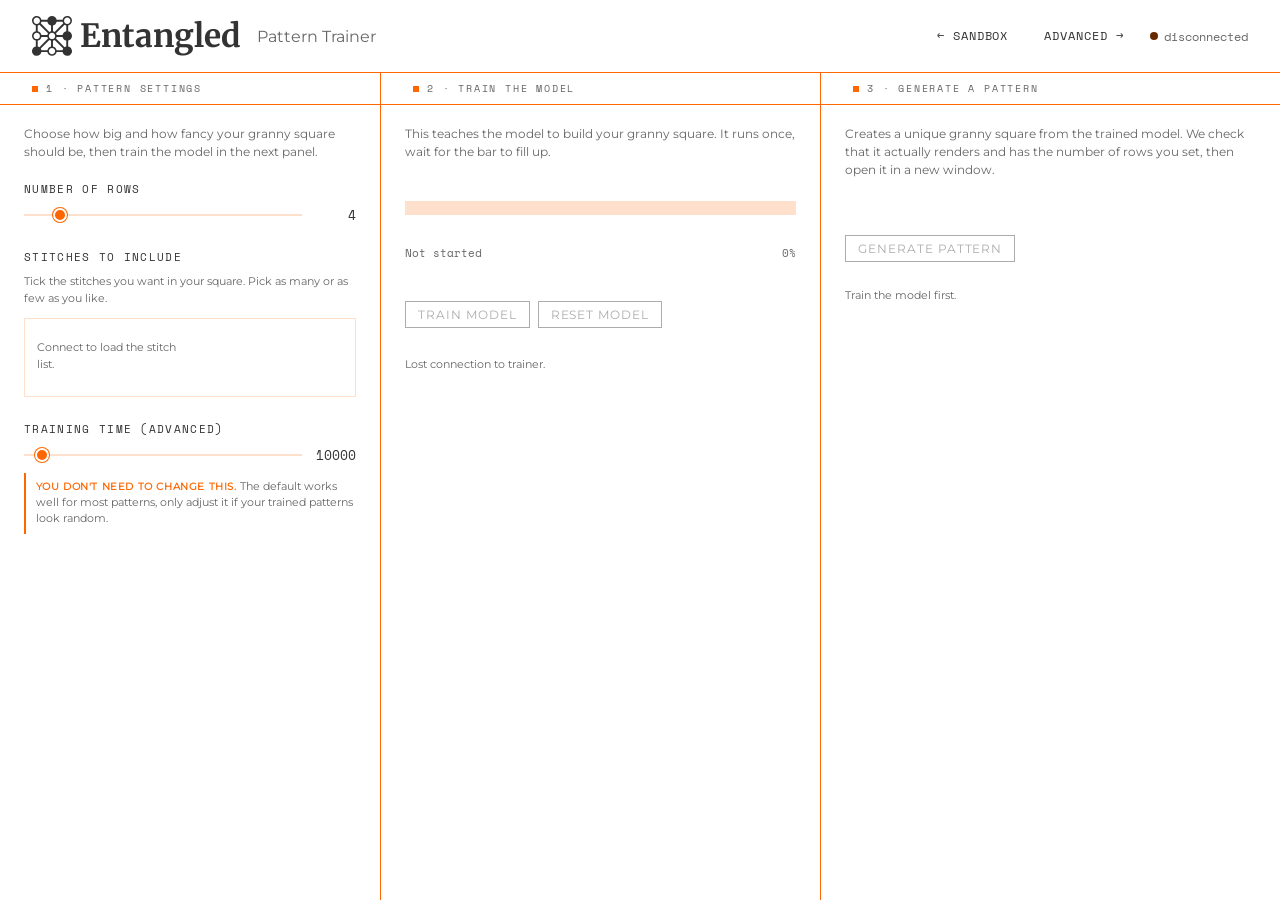
==== src/train_simplified.html @ 1d4616dd "deploy" ====
<!DOCTYPE html>
<html lang="en">

<head>
  <meta charset="utf-8">
  <title>Entangled — Easy Pattern Trainer</title>
  <meta name="viewport" content="width=device-width,initial-scale=1">
  <link rel="stylesheet" href="./style.css">
  <link rel="stylesheet" href="./train.css">
  <link rel="stylesheet" href="./train_simplified.css">
  <link rel="icon" type="image/svg+xml" href="./assets/fav_icon.svg">

</head>

<body>

  <header class="header">
    <div class="brand">
      <img class="brand__logo" src="./assets/logo.svg" alt="Crochet Sandbox logo">
      <h1 class="brand__title">Entangled</h1>
      <span class="brand__tag">Pattern Trainer</span>
    </div>
    <div class="controls">
      <a class="controls__link" href="./sandbox.html" title="Back to sandbox">← Sandbox</a>
      <a class="controls__link" href="./train.html" title="Advanced trainer">Advanced →</a>
      <span class="controls__status">
        <span class="controls__dot" id="status-dot"></span>
        <span id="status-text">connecting…</span>
      </span>
    </div>
  </header>

  <input type="hidden" id="ws-url" value="ws://127.0.0.1:8765">

  <main class="trainer">

    <section class="trainer__pane">
      <div class="pane__header">
        <span class="pane__label"><span class="pane__marker"></span>1 · Pattern settings</span>
      </div>

      <div class="config">
        <p class="easy__intro">
          Choose how big and how fancy your granny square should be, then train
          the model in the next panel.
        </p>

        <div class="config__group">
          <label class="config__label" for="rows">Number of rows</label>
          <div class="config__row">
            <input class="config__range" type="range" id="rows" min="2" max="20" value="4" step="1">
            <output class="config__value" id="rows-val">4</output>
          </div>
        </div>

        <div class="config__group">
          <label class="config__label" for="stitch-menu">Stitches to include</label>
          <p class="config__advanced-note" style="margin-top:0">Tick the stitches you want in your square. Pick as many or as few as you like.</p>
          <div class="config__stitches" id="stitch-menu">
            <p class="config__advanced-note" id="stitch-empty">Connect to load the stitch list.</p>
          </div>
        </div>

        <div class="config__group">
          <label class="config__label" for="timesteps">Training time (advanced)</label>
          <div class="config__row">
            <input class="config__range" type="range" id="timesteps" min="2000" max="200000" value="10000" step="1000">
            <output class="config__value" id="timesteps-val">10000</output>
          </div>
          <span class="easy__locknote">
            <strong>You don't need to change this.</strong>
            The default works well for most patterns, only adjust it if your
            trained patterns look random.
          </span>
        </div>
      </div>
    </section>

    <section class="trainer__pane">
      <div class="pane__header">
        <span class="pane__label"><span class="pane__marker"></span>2 · Train the model</span>
      </div>

      <div class="progress">
        <p class="easy__intro">
          This teaches the model to build your granny square. It runs once,
          wait for the bar to fill up.
        </p>

        <div class="progress__bar easy__bar">
          <div class="progress__bar-fill" id="progress-fill"></div>
        </div>
        <div class="easy__bar-meta">
          <span id="progress-label">Not started</span>
          <span id="progress-pct">0%</span>
        </div>

        <div class="config__actions easy__actions">
          <button class="controls__button" id="train-btn" disabled>Train model</button>
          <button class="controls__button" id="reset-btn" disabled>Reset model</button>
        </div>
        <span class="easy__hint" id="train-hint">Connecting to trainer…</span>
      </div>
    </section>

    <section class="trainer__pane">
      <div class="pane__header">
        <span class="pane__label"><span class="pane__marker"></span>3 · Generate a pattern</span>
      </div>

      <div class="generate">
        <p class="easy__intro">
          Creates a unique granny square from the trained model. We check that
          it actually renders and has the number of rows you set, then open it
          in a new window.
        </p>

        <div class="generate__actions easy__actions">
          <button class="controls__button" id="generate-btn" disabled>Generate pattern</button>
        </div>
        <span class="easy__hint" id="generate-hint">Train the model first.</span>
      </div>
    </section>

  </main>

  <script src="./translator.js"></script>
  <script src="./trainer_simplified.js"></script>

</body>

</html>
---- src/style.css ----
/* ===========================================================================
   style.css — shared styles loaded by both index.html (sandbox) and
   train.html (trainer).

   Contains: design tokens, fonts, reset, and the blocks that appear on
   every page: .header, .brand, .controls, .splash, plus the pane-header
   scaffolding (.pane__header, .pane__marker, .pane__label, .pane__counter)
   that both pages reuse.

   Sandbox-only layout (workspace grid, editor textarea, translation pane,
   SVG canvas, error toast) lives in sandbox.css.
   Trainer-only layout lives in train.css.
   =========================================================================== */

@font-face {
  font-family: "Merriweather";
  font-style: normal;
  font-weight: 700;
  font-display: swap;
  src: url("./fonts/Merriweather.ttf") format("truetype");
}

@font-face {
  font-family: "Montserrat";
  font-style: normal;
  font-weight: 400;
  font-display: swap;
  src: url("./fonts/Montserrat.ttf") format("truetype");
}

@font-face {
  font-family: "Space Mono";
  font-style: normal;
  font-weight: 400;
  font-display: swap;
  src: url("./fonts/SpaceMono-Regular.ttf") format("truetype");
}


:root {
  --paper: #fff;
  --paper-edge: #ffe0cc;
  --ink: #333;
  --ink-soft: #666;
  --rule: #f60;
  --accent: #f60;
  --error: #662900;
  --status-ok: #f60;
}

* {
  box-sizing: border-box;
}

html,
body {
  margin: 0;
  height: 100%;
  background: var(--paper);
  color: var(--ink);
  font-family: "Montserrat", Georgia, serif;
  overflow: hidden;
}


/* ===========================================================================
   Block: header
   =========================================================================== */
.header {
  position: relative;
  z-index: 2;
  display: flex;
  align-items: baseline;
  justify-content: space-between;
  padding: 1rem 2rem;
  border-bottom: 1px solid var(--rule);
  background: var(--paper);
}

/* ===========================================================================
   Block: brand
   =========================================================================== */
.brand {
  display: flex;
  align-items: baseline;
  gap: 0.5rem;
}

.brand__title {
  margin: 0;
  font-family: "Merriweather", serif;
  font-weight: 700;
  font-size: 2rem;
}

.brand__logo {
  height: 2.5rem;
  display: block;
  align-self: center;
}

.brand__amp {
  color: var(--accent);
  font-style: italic;
  font-weight: 500;
}

.brand__tag {
  font-family: "Montserrat", sans-serif;
  font-size: 1rem;
  color: var(--ink-soft);
  padding-left: 0.5rem;
  align-self: center;
  /* text-transform: uppercase; */
  /* letter-spacing: 0.12em; */
}

/* ===========================================================================
   Block: controls
   =========================================================================== */
.controls {
  display: flex;
  align-items: center;
  gap: 16px;
  font-family: "Space Mono", monospace;
  font-size: 12px;
  color: var(--ink-soft);
  align-self: center;
}

.controls__button {
  font-family: inherit;
  font-size: 12px;
  background: transparent;
  color: var(--ink);
  border: 1px solid var(--ink);
  padding: 5px 12px;
  cursor: pointer;
  text-transform: uppercase;
  letter-spacing: 0.08em;
  transition:
    background 0.15s,
    color 0.15s;
}

.controls__button:hover {
  background: var(--ink);
  color: var(--paper);
}

.controls__link {
  font-family: inherit;
  font-size: 12px;
  color: var(--ink);
  text-decoration: none;
  text-transform: uppercase;
  letter-spacing: 0.08em;
  padding: 5px 10px;
  border-bottom: 1px solid transparent;
  transition: border-color 0.15s, color 0.15s;
}

.controls__link:hover {
  color: var(--accent);
  border-bottom-color: var(--accent);
}

.controls__status {
  display: inline-flex;
  align-items: center;
  gap: 6px;
  min-width: 90px;
}

.controls__dot {
  width: 8px;
  height: 8px;
  border-radius: 50%;
  background: var(--ink-soft);
  transition: background 0.2s;
}

.controls__dot--ok {
  background: var(--status-ok);
}

.controls__dot--err {
  background: var(--error);
}

.controls__dot--busy {
  background: var(--accent);
  animation: pulse 1s infinite;
}

@keyframes pulse {
  50% {
    opacity: 0.3;
  }
}

/* ===========================================================================
   Block: pane header (shared scaffolding)
   The pane container itself and its layout (split halves, etc.) live in the
   per-page stylesheet. These header rules are reused by both pages.
   =========================================================================== */
.pane__header {
  font-family: "Space Mono", monospace;
  font-size: 10px;
  text-transform: uppercase;
  letter-spacing: 0.18em;
  color: var(--ink-soft);
  padding: 0.5rem 2rem;
  border-bottom: 1px solid var(--rule);
  display: flex;
  justify-content: space-between;
  align-items: center;
}

.pane__marker {
  display: inline-block;
  width: 6px;
  height: 6px;
  background: var(--accent);
  margin-right: 8px;
  vertical-align: middle;
}

.pane__label {
  display: inline-flex;
  align-items: center;
}

.pane__counter {
  /* right-aligned count text in the pane header */
}

/* ===========================================================================
   Block: splash (loading screen)
   =========================================================================== */
.splash {
  position: fixed;
  inset: 0;
  background: var(--paper);
  z-index: 100;
  display: flex;
  align-items: center;
  justify-content: center;
  flex-direction: column;
  gap: 10px;
  font-family: "Space Mono", monospace;
  font-size: 12px;
  color: var(--ink-soft);
  text-transform: uppercase;
  letter-spacing: 0.18em;
  transition: opacity 0.4s;
}

.splash__spinner {
  width: 36px;
  height: 36px;
  border: 2px solid var(--ink);
  border-bottom-color: var(--accent);
  border-radius: 50%;
  animation: spin 0.9s linear infinite;
}

.splash__label {
  /* the "Casting on…" text */
}

@keyframes spin {
  to {
    transform: rotate(360deg);
  }
}

.splash--hidden {
  opacity: 0;
  pointer-events: none;
}
---- src/train.css ----
/* ===========================================================================
   train.css — styles for the RL pattern trainer page.

   Reuses tokens from style.css (--paper, --ink, --accent, etc.) and the
   existing block names (.header, .brand, .controls, .pane__*, .editor) so
   the page feels like a sibling of the sandbox rather than a stranger.
   =========================================================================== */

/* WebSocket URL input in the header — small, monospace, unobtrusive. */
.controls__ws {
  display: inline-flex;
  align-items: center;
  gap: 6px;
  font-family: "Space Mono", monospace;
  font-size: 11px;
  color: var(--ink-soft);
}

.controls__ws-label {
  text-transform: uppercase;
  letter-spacing: 0.08em;
}

.controls__ws-input {
  font-family: "Space Mono", monospace;
  font-size: 11px;
  color: var(--ink);
  background: transparent;
  border: none;
  border-bottom: 1px solid var(--paper-edge);
  padding: 2px 4px;
  width: 160px;
  outline: none;
}

.controls__ws-input:focus {
  border-bottom-color: var(--accent);
}

/* The trainer layout is a three-pane grid (config | progress | generate),
   each pane scrolls independently. Below the workspace breakpoint the panes
   stack vertically. */
.trainer {
  position: relative;
  z-index: 1;
  display: grid;
  grid-template-columns: minmax(320px, 380px) minmax(420px, 1fr) minmax(360px, 460px);
  height: calc(100% - 53px);
}

.trainer__pane {
  position: relative;
  display: flex;
  flex-direction: column;
  min-width: 0;
  min-height: 0;
  overflow: hidden;
}

.trainer__pane + .trainer__pane {
  border-left: 1px solid var(--rule);
}

/* ===========================================================================
   Block: config (left pane content)
   =========================================================================== */
.config {
  padding: 1.25rem 1.5rem;
  overflow-y: auto;
  flex: 1;
  font-size: 13px;
}

.config__group {
  margin-bottom: 1.5rem;
}

.config__label {
  display: block;
  font-family: "Space Mono", monospace;
  font-size: 11px;
  text-transform: uppercase;
  letter-spacing: 0.12em;
  color: var(--ink);
  margin-bottom: 0.5rem;
}

.config__hint {
  display: block;
  font-family: "Montserrat", sans-serif;
  font-size: 11px;
  text-transform: none;
  letter-spacing: normal;
  color: var(--ink-soft);
  font-weight: normal;
  margin-top: 0.35rem;
  line-height: 1.45;
}

.config__row {
  display: flex;
  align-items: center;
  gap: 12px;
}

.config__range {
  flex: 1;
  -webkit-appearance: none;
  appearance: none;
  height: 2px;
  background: var(--paper-edge);
  outline: none;
  margin: 0;
}

.config__range::-webkit-slider-thumb {
  -webkit-appearance: none;
  appearance: none;
  width: 14px;
  height: 14px;
  border-radius: 50%;
  background: var(--accent);
  cursor: pointer;
  border: 2px solid var(--paper);
  box-shadow: 0 0 0 1px var(--accent);
}

.config__range::-moz-range-thumb {
  width: 14px;
  height: 14px;
  border-radius: 50%;
  background: var(--accent);
  cursor: pointer;
  border: 2px solid var(--paper);
  box-shadow: 0 0 0 1px var(--accent);
}

.config__value {
  font-family: "Space Mono", monospace;
  font-size: 13px;
  color: var(--ink);
  min-width: 3.2em;
  text-align: right;
}

.config__stitches {
  display: grid;
  grid-template-columns: 1fr 1fr;
  gap: 6px 12px;
  border: 1px solid var(--paper-edge);
  padding: 0.75rem;
}

.config__stitch {
  display: flex;
  align-items: center;
  gap: 7px;
  font-family: "Space Mono", monospace;
  font-size: 12px;
  color: var(--ink);
  cursor: pointer;
}

.config__stitch input {
  accent-color: var(--accent);
  cursor: pointer;
  margin: 0;
}

.config__stitch code {
  font-size: 10px;
  color: var(--ink-soft);
}

.config__select {
  width: 100%;
  font-family: "Space Mono", monospace;
  font-size: 12px;
  color: var(--ink);
  background: transparent;
  border: 1px solid var(--ink);
  padding: 6px 8px;
  cursor: pointer;
}

.config__advanced {
  border-top: 1px solid var(--paper-edge);
  padding-top: 1rem;
  margin-top: 0.5rem;
  margin-bottom: 1.25rem;
}

.config__advanced > summary {
  font-family: "Space Mono", monospace;
  font-size: 11px;
  text-transform: uppercase;
  letter-spacing: 0.12em;
  color: var(--ink-soft);
  cursor: pointer;
  padding: 4px 0;
  list-style: none;
}

.config__advanced > summary::before {
  content: "+ ";
  color: var(--accent);
}

.config__advanced[open] > summary::before {
  content: "− ";
}

.config__rewards {
  border: 1px solid var(--paper-edge);
  padding: 0.75rem;
  margin: 0.5rem 0 1rem;
}

.config__advanced-note {
  font-family: "Montserrat", sans-serif;
  font-size: 11px;
  line-height: 1.5;
  color: var(--ink-soft);
  margin: 0.5rem 0 0.75rem;
}

.config__rewards legend {
  font-family: "Space Mono", monospace;
  font-size: 10px;
  text-transform: uppercase;
  letter-spacing: 0.14em;
  color: var(--ink-soft);
  padding: 0 0.5rem;
}

.config__rewards-row {
  display: grid;
  grid-template-columns: 1fr 1fr;
  gap: 8px 12px;
}

.config__rewards-row label {
  display: flex;
  flex-direction: column;
  gap: 4px;
  font-family: "Space Mono", monospace;
  font-size: 10px;
  text-transform: uppercase;
  letter-spacing: 0.08em;
  color: var(--ink-soft);
}

.config__rewards-row input {
  font-family: "Space Mono", monospace;
  font-size: 12px;
  color: var(--ink);
  background: transparent;
  border: 1px solid var(--paper-edge);
  padding: 4px 6px;
  width: 100%;
}

.config__actions {
  display: flex;
  flex-wrap: wrap;
  gap: 8px;
  margin-top: 1rem;
}

.config__actions .controls__button:disabled {
  opacity: 0.4;
  cursor: not-allowed;
}

.config__actions .controls__button:disabled:hover {
  background: transparent;
  color: var(--ink);
}

/* ===========================================================================
   Block: progress (centre pane content)
   =========================================================================== */
.progress {
  padding: 1.25rem 1.5rem;
  overflow-y: auto;
  flex: 1;
  display: flex;
  flex-direction: column;
  gap: 1.25rem;
}

.progress__bar {
  width: 100%;
  height: 6px;
  background: var(--paper-edge);
  position: relative;
  overflow: hidden;
}

.progress__bar-fill {
  position: absolute;
  inset: 0 100% 0 0;
  background: var(--accent);
  transition: right 0.1s linear;
}

.progress__stats {
  display: grid;
  grid-template-columns: repeat(4, 1fr);
  gap: 1rem;
}

.progress__stat {
  border-left: 2px solid var(--paper-edge);
  padding: 0.25rem 0 0.25rem 0.75rem;
}

.progress__stat-label {
  display: block;
  font-family: "Space Mono", monospace;
  font-size: 10px;
  text-transform: uppercase;
  letter-spacing: 0.12em;
  color: var(--ink-soft);
  margin-bottom: 0.25rem;
}

.progress__stat-value {
  display: block;
  font-family: "Merriweather", serif;
  font-size: 1.25rem;
  font-weight: 700;
  color: var(--ink);
}

.progress__chart {
  border: 1px solid var(--paper-edge);
  padding: 0.5rem;
  background: var(--paper);
}

.progress__chart canvas {
  display: block;
  width: 100%;
  height: 180px;
}

.progress__best {
  border-top: 1px solid var(--paper-edge);
  padding-top: 1rem;
  display: flex;
  flex-direction: column;
  gap: 0.5rem;
}

.progress__best-header {
  font-family: "Space Mono", monospace;
  font-size: 10px;
  text-transform: uppercase;
  letter-spacing: 0.14em;
  color: var(--ink-soft);
}

.progress__best-text {
  font-family: "Space Mono", monospace;
  font-size: 12px;
  line-height: 1.55;
  color: var(--ink);
  background: var(--paper);
  border: 1px dashed var(--paper-edge);
  padding: 0.75rem 1rem;
  margin: 0;
  max-height: 200px;
  overflow: auto;
  white-space: pre-wrap;
  word-break: break-all;
}

.progress__best-actions {
  display: flex;
  gap: 8px;
}

/* ===========================================================================
   Block: generate (right pane content)
   =========================================================================== */
.generate {
  padding: 1.25rem 1.5rem;
  overflow-y: auto;
  flex: 1;
  display: flex;
  flex-direction: column;
  gap: 1rem;
}

.generate__label {
  font-family: "Space Mono", monospace;
  font-size: 11px;
  text-transform: uppercase;
  letter-spacing: 0.12em;
  color: var(--ink);
}

.generate__editor {
  flex: 0 0 200px;
  padding: 0.75rem 1rem;
  border: 1px solid var(--paper-edge);
  background: var(--paper);
  font-size: 12px;
  line-height: 1.55;
}

.generate__actions {
  display: flex;
  align-items: center;
  gap: 12px;
  flex-wrap: wrap;
}

.generate__hint {
  font-family: "Space Mono", monospace;
  font-size: 11px;
  color: var(--ink-soft);
}

.generate__output {
  border-top: 1px solid var(--paper-edge);
  padding-top: 1rem;
  display: flex;
  flex-direction: column;
  gap: 0.5rem;
  flex: 1;
  min-height: 0;
}

.generate__output-header {
  font-family: "Space Mono", monospace;
  font-size: 10px;
  text-transform: uppercase;
  letter-spacing: 0.14em;
  color: var(--ink-soft);
}

.generate__output-text {
  font-family: "Space Mono", monospace;
  font-size: 12px;
  line-height: 1.55;
  color: var(--ink);
  background: var(--paper);
  border: 1px dashed var(--paper-edge);
  padding: 0.75rem 1rem;
  margin: 0;
  flex: 1;
  min-height: 100px;
  overflow: auto;
  white-space: pre-wrap;
  word-break: break-all;
}

.generate__output-actions {
  display: flex;
  gap: 8px;
}

.controls__button:disabled {
  opacity: 0.4;
  cursor: not-allowed;
}

.controls__button:disabled:hover {
  background: transparent;
  color: var(--ink);
}

/* ===========================================================================
   Responsive: stack panes below ~1100px
   =========================================================================== */
@media (max-width: 1100px) {
  .trainer {
    grid-template-columns: 1fr;
    grid-template-rows: auto auto auto;
    height: auto;
    min-height: calc(100% - 53px);
  }

  .trainer__pane + .trainer__pane {
    border-left: none;
    border-top: 1px solid var(--rule);
  }

  .progress__stats {
    grid-template-columns: repeat(2, 1fr);
  }

  body {
    overflow: auto;
  }
}
---- src/train_simplified.css ----
.easy__locknote {
  display: block;
  margin-top: 0.5rem;
  font-family: "Montserrat", sans-serif;
  font-size: 11px;
  line-height: 1.45;
  color: var(--ink-soft);
  border-left: 2px solid var(--accent);
  padding: 0.4rem 0 0.4rem 0.6rem;
}
.easy__locknote strong {
  color: var(--accent);
  text-transform: uppercase;
  letter-spacing: 0.06em;
  font-size: 10px;
}

/* Bigger progress bar than the advanced page's 6px — it's the focus here. */
.easy__bar {
  height: 14px;
  margin-bottom: 0.6rem;
}

.easy__bar-meta {
  display: flex;
  justify-content: space-between;
  font-family: "Space Mono", monospace;
  font-size: 11px;
  color: var(--ink-soft);
}

.easy__hint {
  display: block;
  font-family: "Montserrat", sans-serif;
  font-size: 11px;
  line-height: 1.45;
  color: var(--ink-soft);
  margin-top: 0.6rem;
}
.easy__hint--err {
  color: var(--error);
}
.easy__hint--ok {
  color: var(--accent);
}

.easy__actions {
  margin-top: 1.25rem;
}
.easy__intro {
  font-family: "Montserrat", sans-serif;
  font-size: 12px;
  line-height: 1.5;
  color: var(--ink-soft);
  margin: 0 0 1.25rem;
}
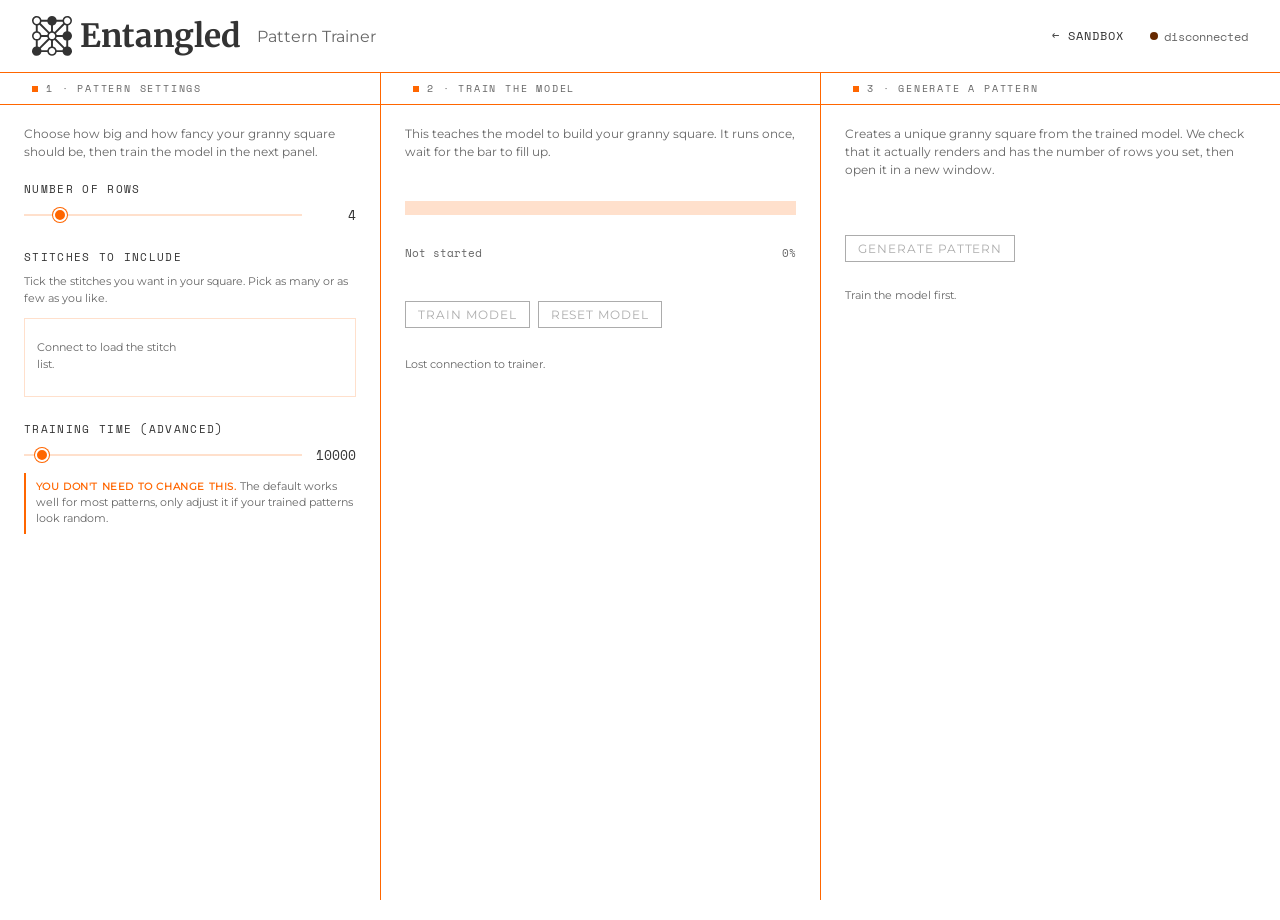
==== commit 8a98ffb3: "no advanced" ====
--- a/src/train_simplified.html
+++ b/src/train_simplified.html
@@ -22,7 +22,6 @@
     </div>
     <div class="controls">
       <a class="controls__link" href="./sandbox.html" title="Back to sandbox">← Sandbox</a>
-      <a class="controls__link" href="./train.html" title="Advanced trainer">Advanced →</a>
       <span class="controls__status">
         <span class="controls__dot" id="status-dot"></span>
         <span id="status-text">connecting…</span>
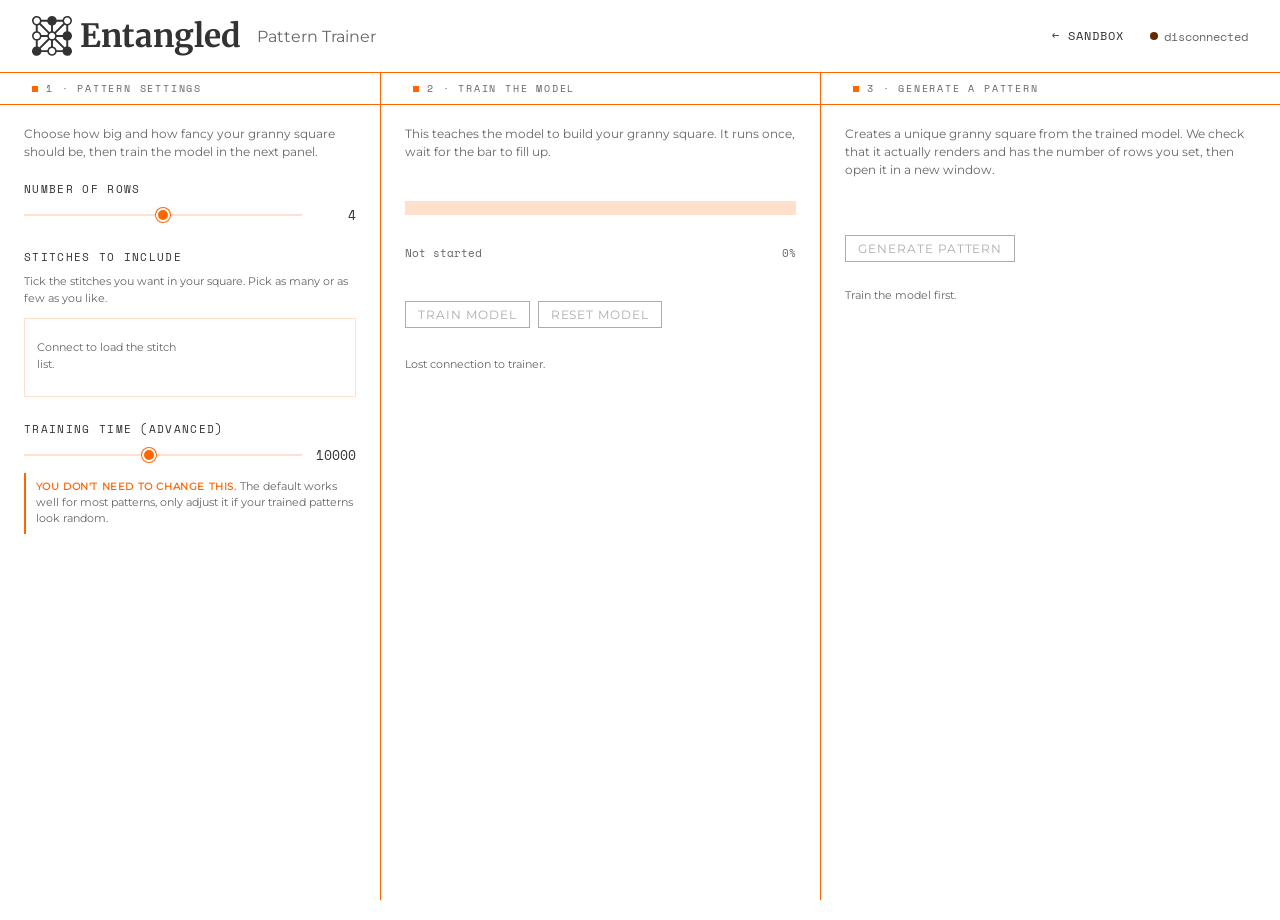
==== commit ace6572e: "server friendly" ====
--- a/src/train_simplified.html
+++ b/src/train_simplified.html
@@ -47,7 +47,7 @@
         <div class="config__group">
           <label class="config__label" for="rows">Number of rows</label>
           <div class="config__row">
-            <input class="config__range" type="range" id="rows" min="2" max="20" value="4" step="1">
+            <input class="config__range" type="range" id="rows" min="2" max="6" value="4" step="1">
             <output class="config__value" id="rows-val">4</output>
           </div>
         </div>
@@ -63,7 +63,7 @@
         <div class="config__group">
           <label class="config__label" for="timesteps">Training time (advanced)</label>
           <div class="config__row">
-            <input class="config__range" type="range" id="timesteps" min="2000" max="200000" value="10000" step="1000">
+            <input class="config__range" type="range" id="timesteps" min="2000" max="20000" value="10000" step="1000">
             <output class="config__value" id="timesteps-val">10000</output>
           </div>
           <span class="easy__locknote">
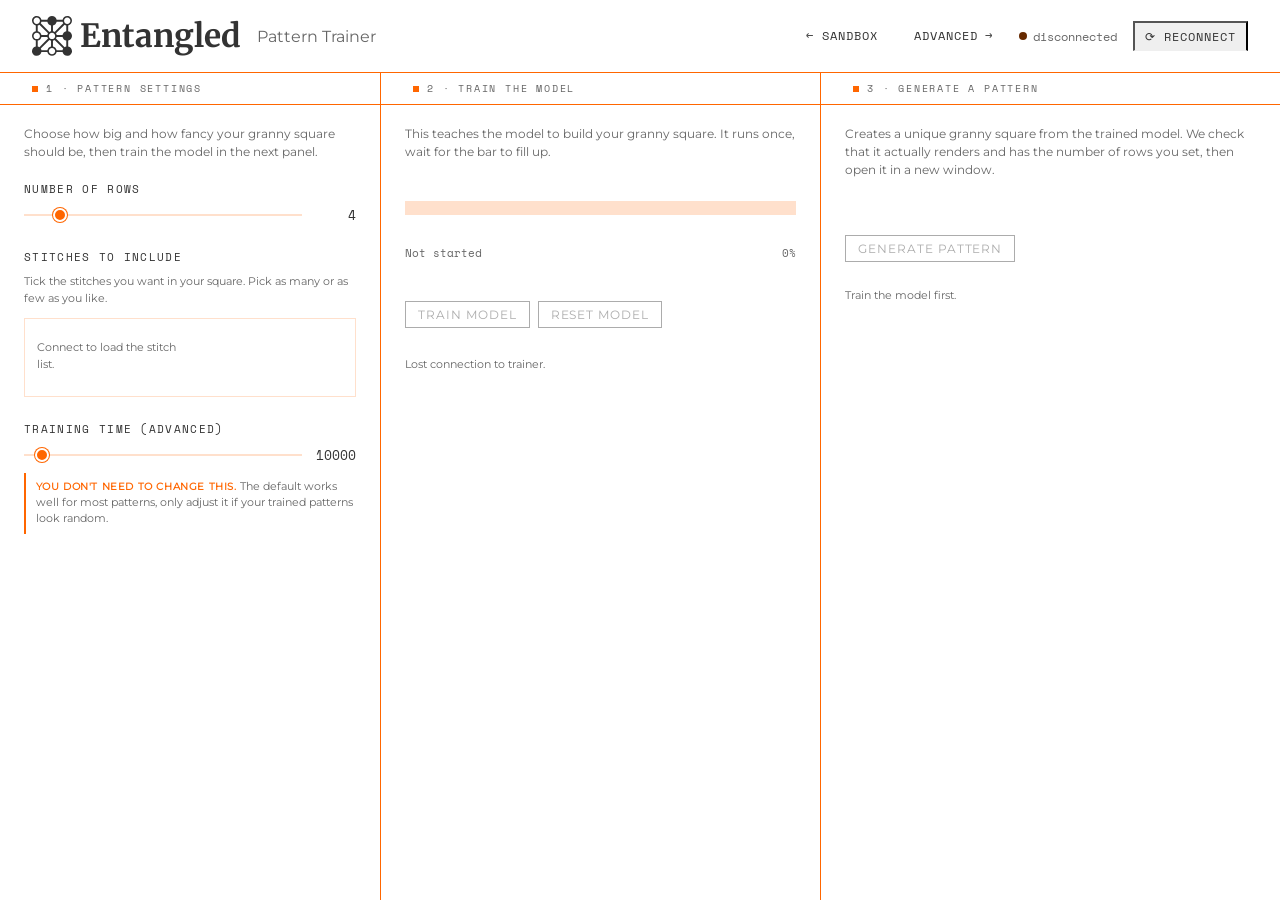
==== commit 3aa489b8: "new" ====
--- a/src/train_simplified.html
+++ b/src/train_simplified.html
@@ -22,10 +22,13 @@
     </div>
     <div class="controls">
       <a class="controls__link" href="./sandbox.html" title="Back to sandbox">← Sandbox</a>
+      <a class="controls__link" href="./train.html" title="Advanced trainer">Advanced →</a>
       <span class="controls__status">
         <span class="controls__dot" id="status-dot"></span>
         <span id="status-text">connecting…</span>
       </span>
+      <button class="controls__link" id="reconnect-btn" type="button"
+              title="Reconnect to trainer">⟳ Reconnect</button>
     </div>
   </header>
 
@@ -47,7 +50,7 @@
         <div class="config__group">
           <label class="config__label" for="rows">Number of rows</label>
           <div class="config__row">
-            <input class="config__range" type="range" id="rows" min="2" max="6" value="4" step="1">
+            <input class="config__range" type="range" id="rows" min="2" max="20" value="4" step="1">
             <output class="config__value" id="rows-val">4</output>
           </div>
         </div>
@@ -63,7 +66,7 @@
         <div class="config__group">
           <label class="config__label" for="timesteps">Training time (advanced)</label>
           <div class="config__row">
-            <input class="config__range" type="range" id="timesteps" min="2000" max="20000" value="10000" step="1000">
+            <input class="config__range" type="range" id="timesteps" min="2000" max="200000" value="10000" step="1000">
             <output class="config__value" id="timesteps-val">10000</output>
           </div>
           <span class="easy__locknote">
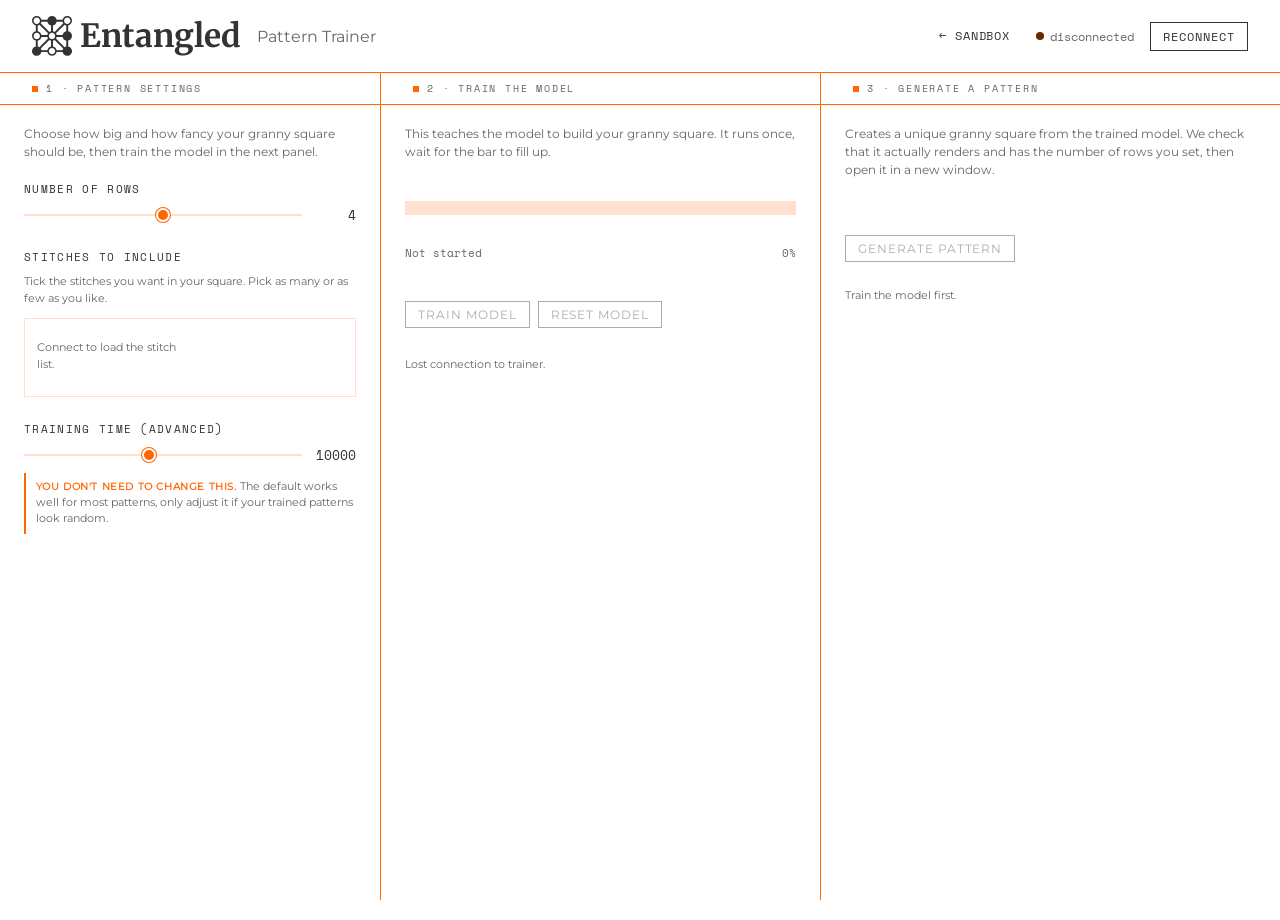
==== commit 5a419851: "updates" ====
--- a/src/train_simplified.html
+++ b/src/train_simplified.html
@@ -22,13 +22,12 @@
     </div>
     <div class="controls">
       <a class="controls__link" href="./sandbox.html" title="Back to sandbox">← Sandbox</a>
-      <a class="controls__link" href="./train.html" title="Advanced trainer">Advanced →</a>
       <span class="controls__status">
         <span class="controls__dot" id="status-dot"></span>
         <span id="status-text">connecting…</span>
       </span>
-      <button class="controls__link" id="reconnect-btn" type="button"
-              title="Reconnect to trainer">⟳ Reconnect</button>
+      <button class="controls__button" id="reconnect-btn" type="button"
+              title="Reconnect to trainer">Reconnect</button>
     </div>
   </header>
 
@@ -50,7 +49,7 @@
         <div class="config__group">
           <label class="config__label" for="rows">Number of rows</label>
           <div class="config__row">
-            <input class="config__range" type="range" id="rows" min="2" max="20" value="4" step="1">
+            <input class="config__range" type="range" id="rows" min="2" max="6" value="4" step="1">
             <output class="config__value" id="rows-val">4</output>
           </div>
         </div>
@@ -66,7 +65,7 @@
         <div class="config__group">
           <label class="config__label" for="timesteps">Training time (advanced)</label>
           <div class="config__row">
-            <input class="config__range" type="range" id="timesteps" min="2000" max="200000" value="10000" step="1000">
+            <input class="config__range" type="range" id="timesteps" min="2000" max="20000" value="10000" step="1000">
             <output class="config__value" id="timesteps-val">10000</output>
           </div>
           <span class="easy__locknote">
